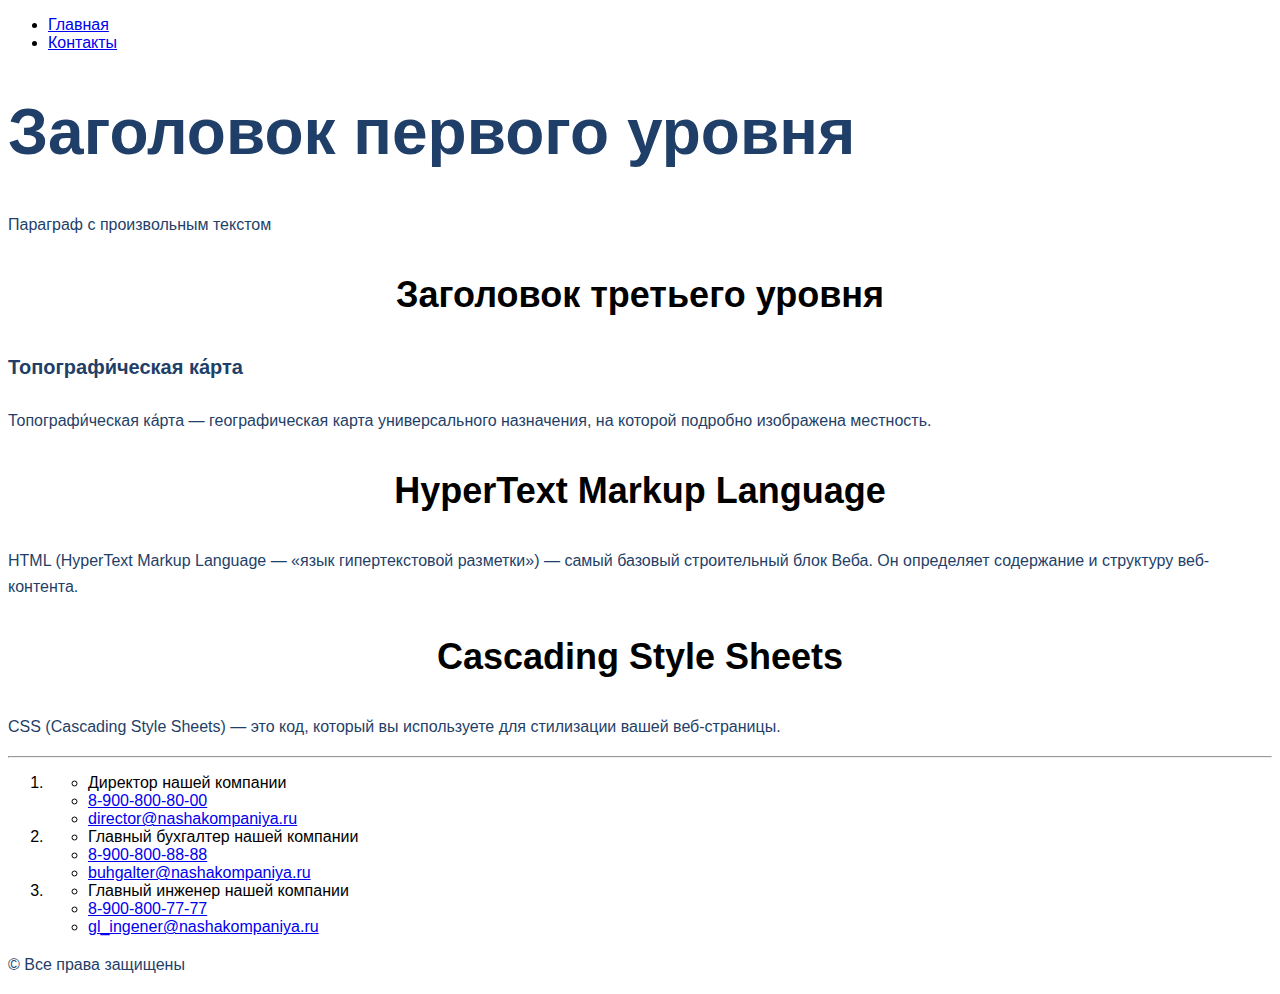
==== index.html @ 227807b4 "lesson 1-4" ====
<!DOCTYPE html>
<html lang="en">

<head>
    <meta charset="UTF-8">
    <meta name="viewport" content="width=device-width, initial-scale=1.0">
    <meta http-equiv="X-UA-Compatible" content="ie=edge">
    <link rel="stylesheet" href="css/style.css">
    <title>Главная</title>
</head>

<body>
    <div class="top">
        <div class="container">
            <ul class="header">
                <li><a href="index.html">Главная</a></li>
                <li><a href="contacts.html">Контакты</a></li>
            </ul>
            <div class="top_info">
                <h1 class="heading-1">Заголовок первого уровня</h1>
                <p class="paragraph">Параграф с произвольным текстом</p>
            </div>
        </div>
    </div>

    <div class="what-we-do">
        <h3 class="heading-3">Заголовок третьего уровня</h3>
        <div class="card">
            <h4 class="heading-4">Топографи́ческая ка́рта</h4>
            <p class="paragraph">Топографи́ческая ка́рта — географическая карта универсального назначения, на которой
                подробно
                изображена
                местность.</p>
        </div>
    </div>
    <div class="project">
        <h3 class="heading-3">HyperText Markup Language</h3>
        <p class="paragraph">HTML (HyperText Markup Language — «язык гипертекстовой разметки») — самый базовый
            строительный
            блок Веба.
            Он
            определяет содержание и структуру веб-контента.</p>
    </div>
    <div class="footer">
        <div class="footer__top">
            <h3 class="heading-3">Cascading Style Sheets</h3>
            <p class="paragraph">CSS (Cascading Style Sheets) — это код, который вы используете для стилизации вашей
                веб-страницы.</p>
            <hr>
        </div>
        <div class="footer__bottom">
            <ol class="footer__info">
                <li>
                    <ul>
                        <li>Директор нашей компании</li>
                        <li><a href="tel:+79008008000">8-900-800-80-00</a></li>
                        <li><a href="mailto:director@nashakompaniya.ru">director@nashakompaniya.ru</a></li>
                    </ul>
                </li>
                <li>
                    <ul>
                        <li>Главный бухгалтер нашей компании</li>
                        <li><a href="tel:+79008008888">8-900-800-88-88</a></li>
                        <li><a href="mailto:buhgalter@nashakompaniya.ru">buhgalter@nashakompaniya.ru</a></li>
                    </ul>
                </li>
                <li>
                    <ul>
                        <li>Главный инженер нашей компании</li>
                        <li><a href="tel:+79008007777">8-900-800-77-77</a></li>
                        <li><a href="mailto:gl_ingener@nashakompaniya.ru">gl_ingener@nashakompaniya.ru</a></li>
                    </ul>
                </li>
            </ol>
            <div class="footer__copy">
                <p class="paragraph">&copy; Все права защищены</p>
            </div>
        </div>
    </div>
</body>

</html>
---- css/style.css ----
body {
    font-family: sans-serif;
}

.paragraph {
    font-size: 16px;
    line-height: 26px;
    color: #1F3F68;
}

.heading-1 {
    font-size: 64px;
    color: #1F3F68;
}

.heading-2, .heading-3, .button {
    text-align: center;
}

.heading-2 {
    font-weight: 500;
    font-size: 44px;
}

.heading-3 {
    font-size: 36px;
}

.heading-4 {
    font-size: 20px;
    line-height: 30px;
    color: #1F3F68;
}

.input-text {
    border: 1px solid #356EAD;
    box-sizing: border-box;
    border-radius: 10px;
    opacity: 0.4;
}

.button {
    background: #5A98D0;
    box-shadow: 5px 20px 50px rgba(16, 112, 177, 0.2);
    border-radius: 10px;
    font-weight: 500;
    font-size: 16px;
    line-height: 26px;
    color: #FFFFFF;
    text-transform: uppercase;
}
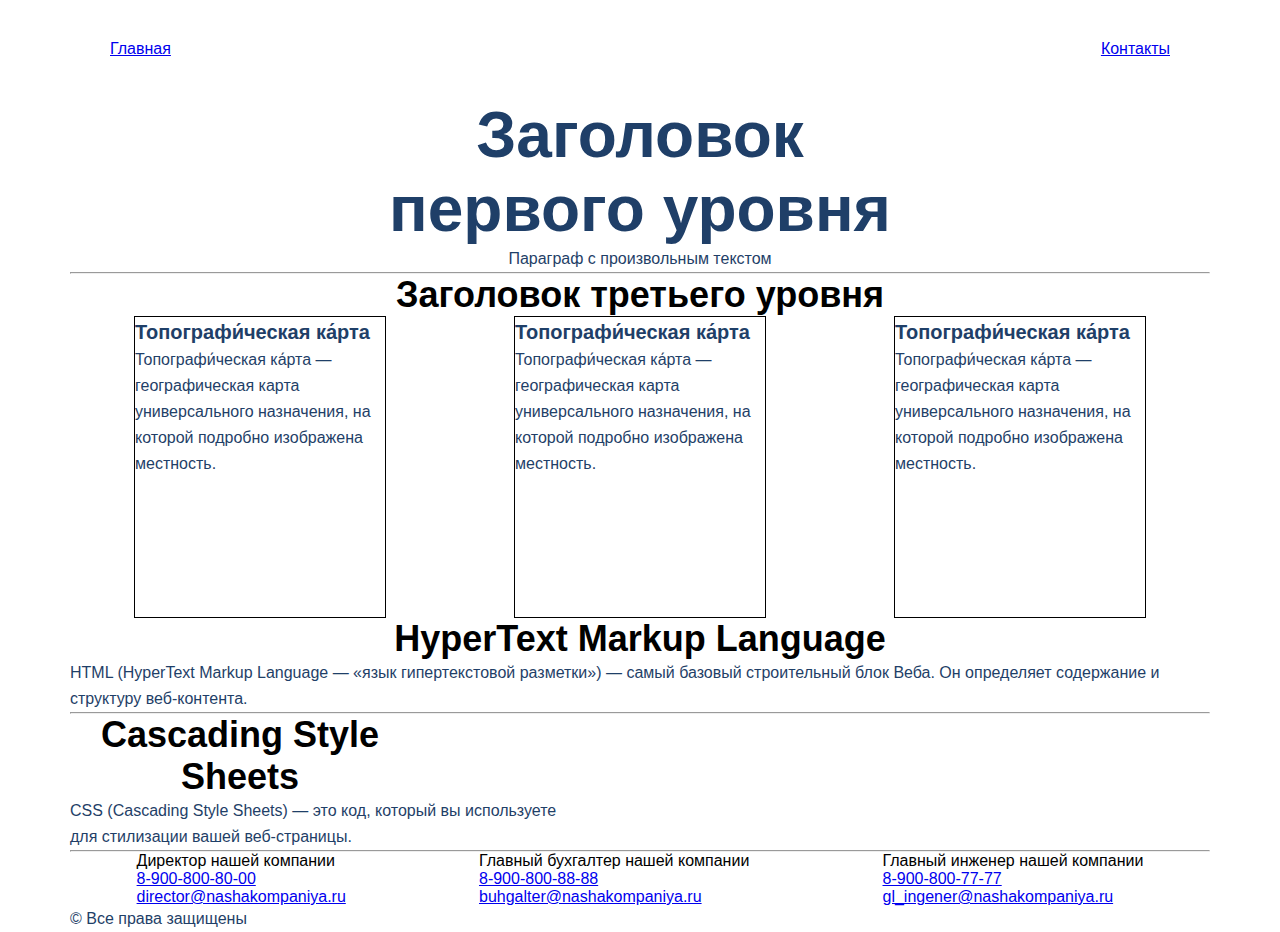
==== commit 060f953a: "Основы позиционирования, работа с Flexbox" ====
--- a/index.html
+++ b/index.html
@@ -20,62 +20,72 @@
                 <h1 class="heading-1">Заголовок первого уровня</h1>
                 <p class="paragraph">Параграф с произвольным текстом</p>
             </div>
+            <hr>
         </div>
+
     </div>
 
-    <div class="what-we-do">
+    <div class="what-we-do container">
         <h3 class="heading-3">Заголовок третьего уровня</h3>
-        <div class="card">
-            <h4 class="heading-4">Топографи́ческая ка́рта</h4>
-            <p class="paragraph">Топографи́ческая ка́рта — географическая карта универсального назначения, на которой
-                подробно
-                изображена
-                местность.</p>
-        </div>
-    </div>
-    <div class="project">
-        <h3 class="heading-3">HyperText Markup Language</h3>
-        <p class="paragraph">HTML (HyperText Markup Language — «язык гипертекстовой разметки») — самый базовый
-            строительный
-            блок Веба.
-            Он
-            определяет содержание и структуру веб-контента.</p>
-    </div>
-    <div class="footer">
-        <div class="footer__top">
-            <h3 class="heading-3">Cascading Style Sheets</h3>
-            <p class="paragraph">CSS (Cascading Style Sheets) — это код, который вы используете для стилизации вашей
-                веб-страницы.</p>
-            <hr>
-        </div>
-        <div class="footer__bottom">
-            <ol class="footer__info">
-                <li>
-                    <ul>
-                        <li>Директор нашей компании</li>
-                        <li><a href="tel:+79008008000">8-900-800-80-00</a></li>
-                        <li><a href="mailto:director@nashakompaniya.ru">director@nashakompaniya.ru</a></li>
-                    </ul>
-                </li>
-                <li>
-                    <ul>
-                        <li>Главный бухгалтер нашей компании</li>
-                        <li><a href="tel:+79008008888">8-900-800-88-88</a></li>
-                        <li><a href="mailto:buhgalter@nashakompaniya.ru">buhgalter@nashakompaniya.ru</a></li>
-                    </ul>
-                </li>
-                <li>
-                    <ul>
-                        <li>Главный инженер нашей компании</li>
-                        <li><a href="tel:+79008007777">8-900-800-77-77</a></li>
-                        <li><a href="mailto:gl_ingener@nashakompaniya.ru">gl_ingener@nashakompaniya.ru</a></li>
-                    </ul>
-                </li>
-            </ol>
-            <div class="footer__copy">
-                <p class="paragraph">&copy; Все права защищены</p>
+        <div class="products-list">
+            <div class="card">
+                <h4 class="heading-4">Топографи́ческая ка́рта</h4>
+                <p class="paragraph">Топографи́ческая ка́рта — географическая карта универсального назначения, на которой подробно изображена местность.</p>
+            </div>
+            <div class="card">
+                <h4 class="heading-4">Топографи́ческая ка́рта</h4>
+                <p class="paragraph">Топографи́ческая ка́рта — географическая карта универсального назначения, на которой подробно изображена местность.</p>
+            </div>
+            <div class="card">
+                <h4 class="heading-4">Топографи́ческая ка́рта</h4>
+                <p class="paragraph">Топографи́ческая ка́рта — географическая карта универсального назначения, на которой подробно изображена местность.</p>
             </div>
         </div>
+        <div class="project">
+            <h3 class="heading-3">HyperText Markup Language</h3>
+            <p class="paragraph">HTML (HyperText Markup Language — «язык гипертекстовой разметки») — самый базовый строительный блок Веба. Он определяет содержание и структуру веб-контента.</p>
+        </div>
+        <hr>
+    </div>
+
+
+
+    <div class="footer">
+        <div class="container">
+            <div class="footer__top">
+                <h3 class="heading-3">Cascading Style Sheets</h3>
+                <p class="paragraph">CSS (Cascading Style Sheets) — это код, который вы используете для стилизации вашей веб-страницы.</p>
+            </div>
+            <hr>
+            <div class="footer__bottom">
+                <ol class="footer__info">
+                    <li>
+                        <ul>
+                            <li>Директор нашей компании</li>
+                            <li><a href="tel:+79008008000">8-900-800-80-00</a></li>
+                            <li><a href="mailto:director@nashakompaniya.ru">director@nashakompaniya.ru</a></li>
+                        </ul>
+                    </li>
+                    <li>
+                        <ul>
+                            <li>Главный бухгалтер нашей компании</li>
+                            <li><a href="tel:+79008008888">8-900-800-88-88</a></li>
+                            <li><a href="mailto:buhgalter@nashakompaniya.ru">buhgalter@nashakompaniya.ru</a></li>
+                        </ul>
+                    </li>
+                    <li>
+                        <ul>
+                            <li>Главный инженер нашей компании</li>
+                            <li><a href="tel:+79008007777">8-900-800-77-77</a></li>
+                            <li><a href="mailto:gl_ingener@nashakompaniya.ru">gl_ingener@nashakompaniya.ru</a></li>
+                        </ul>
+                    </li>
+                </ol>
+                <div class="footer__copy">
+                    <p class="paragraph">&copy; Все права защищены</p>
+                </div>
+            </div>            
+        </div>        
     </div>
 </body>
 
--- a/css/style.css
+++ b/css/style.css
@@ -1,5 +1,30 @@
+* {
+    margin: 0;
+    padding: 0;
+}
+
 body {
     font-family: sans-serif;
+}
+
+.container {
+    width: 1140px;
+    margin: 0 auto;
+}
+
+.header {
+    list-style-type: none;
+    display: flex;
+    justify-content: space-between;
+    align-items: center;
+    padding: 40px;
+}
+
+.top_info {
+    display: flex;
+    align-items: center;
+    flex-direction: column;
+    text-align: center;
 }
 
 .paragraph {
@@ -8,9 +33,26 @@
     color: #1F3F68;
 }
 
+.products-list {
+    display: flex;
+    justify-content: space-around;
+    flex-wrap: wrap; 
+}
+
+.card {
+    width: 250px;
+    height: 300px;
+    border: 1px solid #000;
+}
+
 .heading-1 {
     font-size: 64px;
     color: #1F3F68;
+    width: 510px;
+}
+
+.heading-1 ~ p {
+    width: 425px; 
 }
 
 .heading-2, .heading-3, .button {
@@ -30,6 +72,7 @@
     font-size: 20px;
     line-height: 30px;
     color: #1F3F68;
+    width: 359px;
 }
 
 .input-text {
@@ -49,3 +92,30 @@
     color: #FFFFFF;
     text-transform: uppercase;
 }
+
+.contacts {
+    display: flex;
+    justify-content: space-around;
+
+}
+
+.map {
+    flex-grow: 1
+}
+.footer__top {
+    width: 495px;
+}
+
+.footer__top .heading-3 {
+    width: 340px;
+}
+
+.footer__info {
+    display: flex;
+    justify-content: space-around;
+    list-style-type: none;
+}
+
+.footer__info li {
+    list-style-type: none;   
+}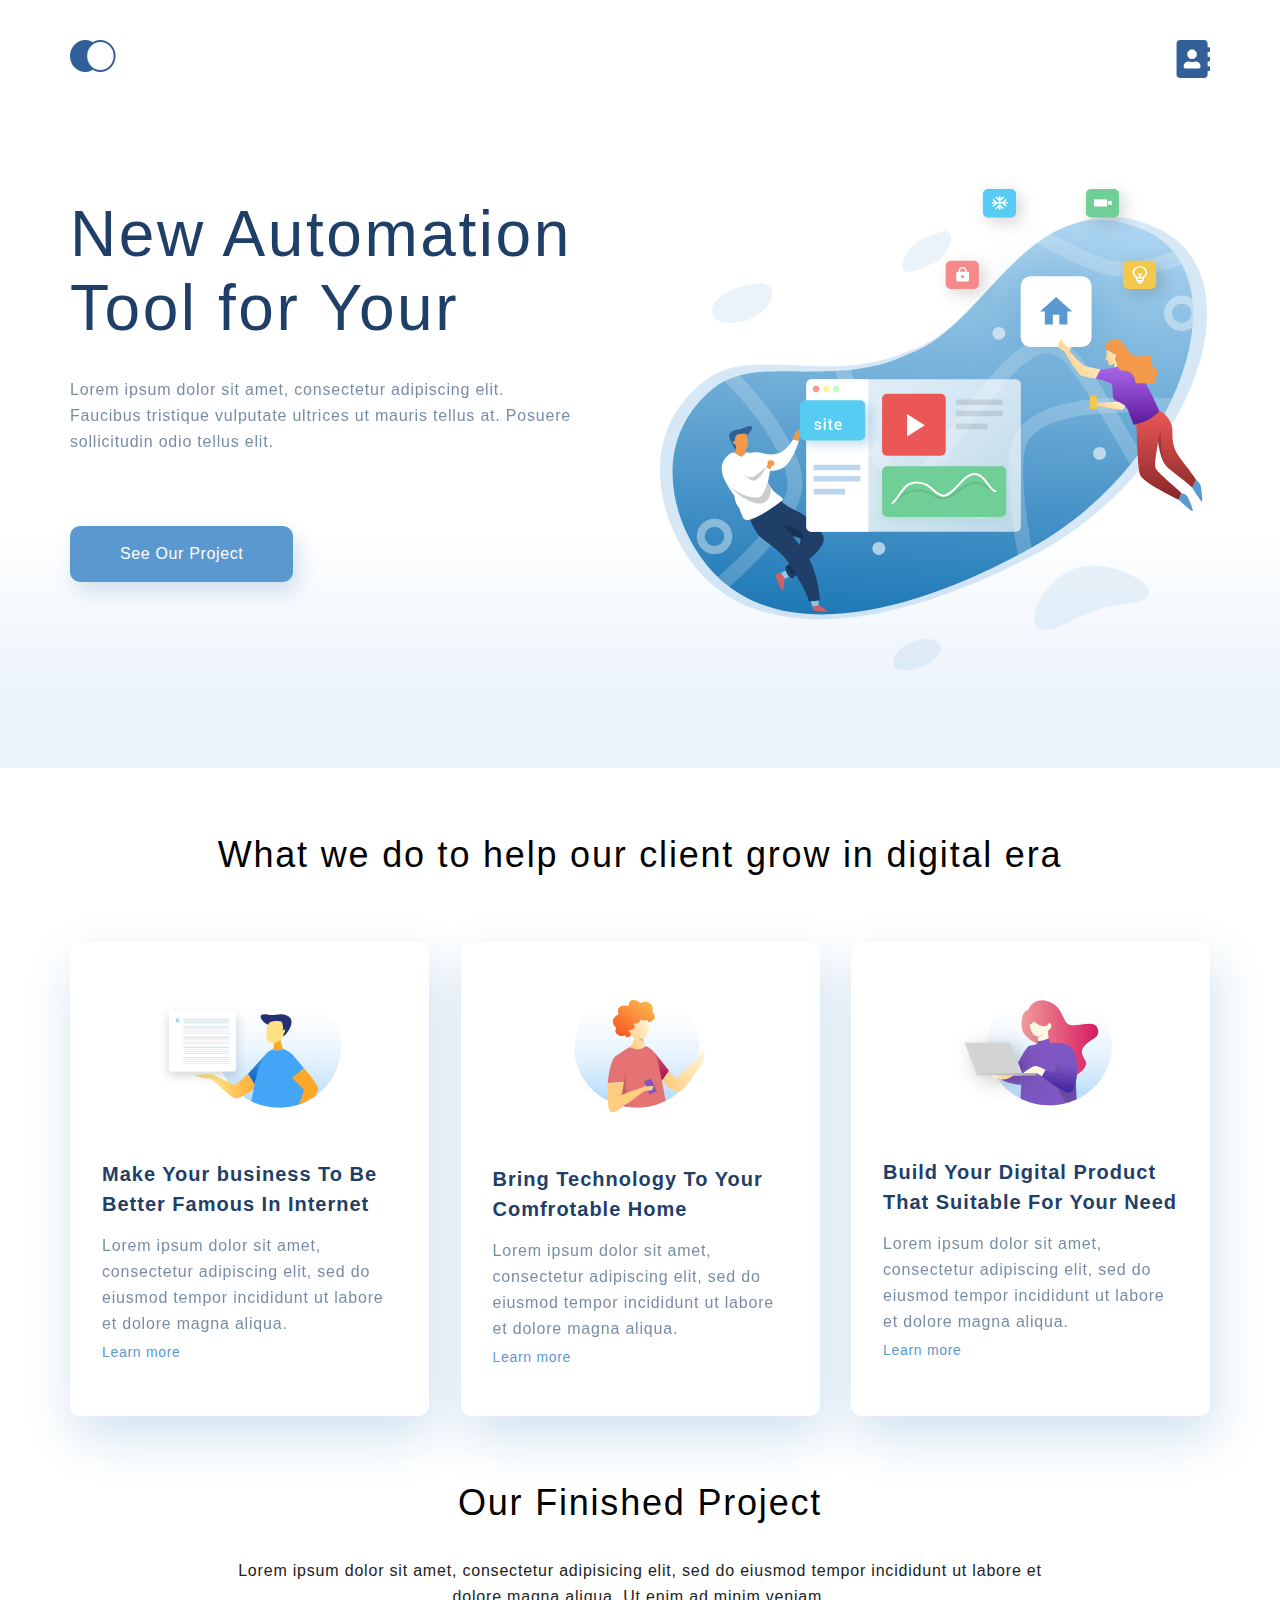
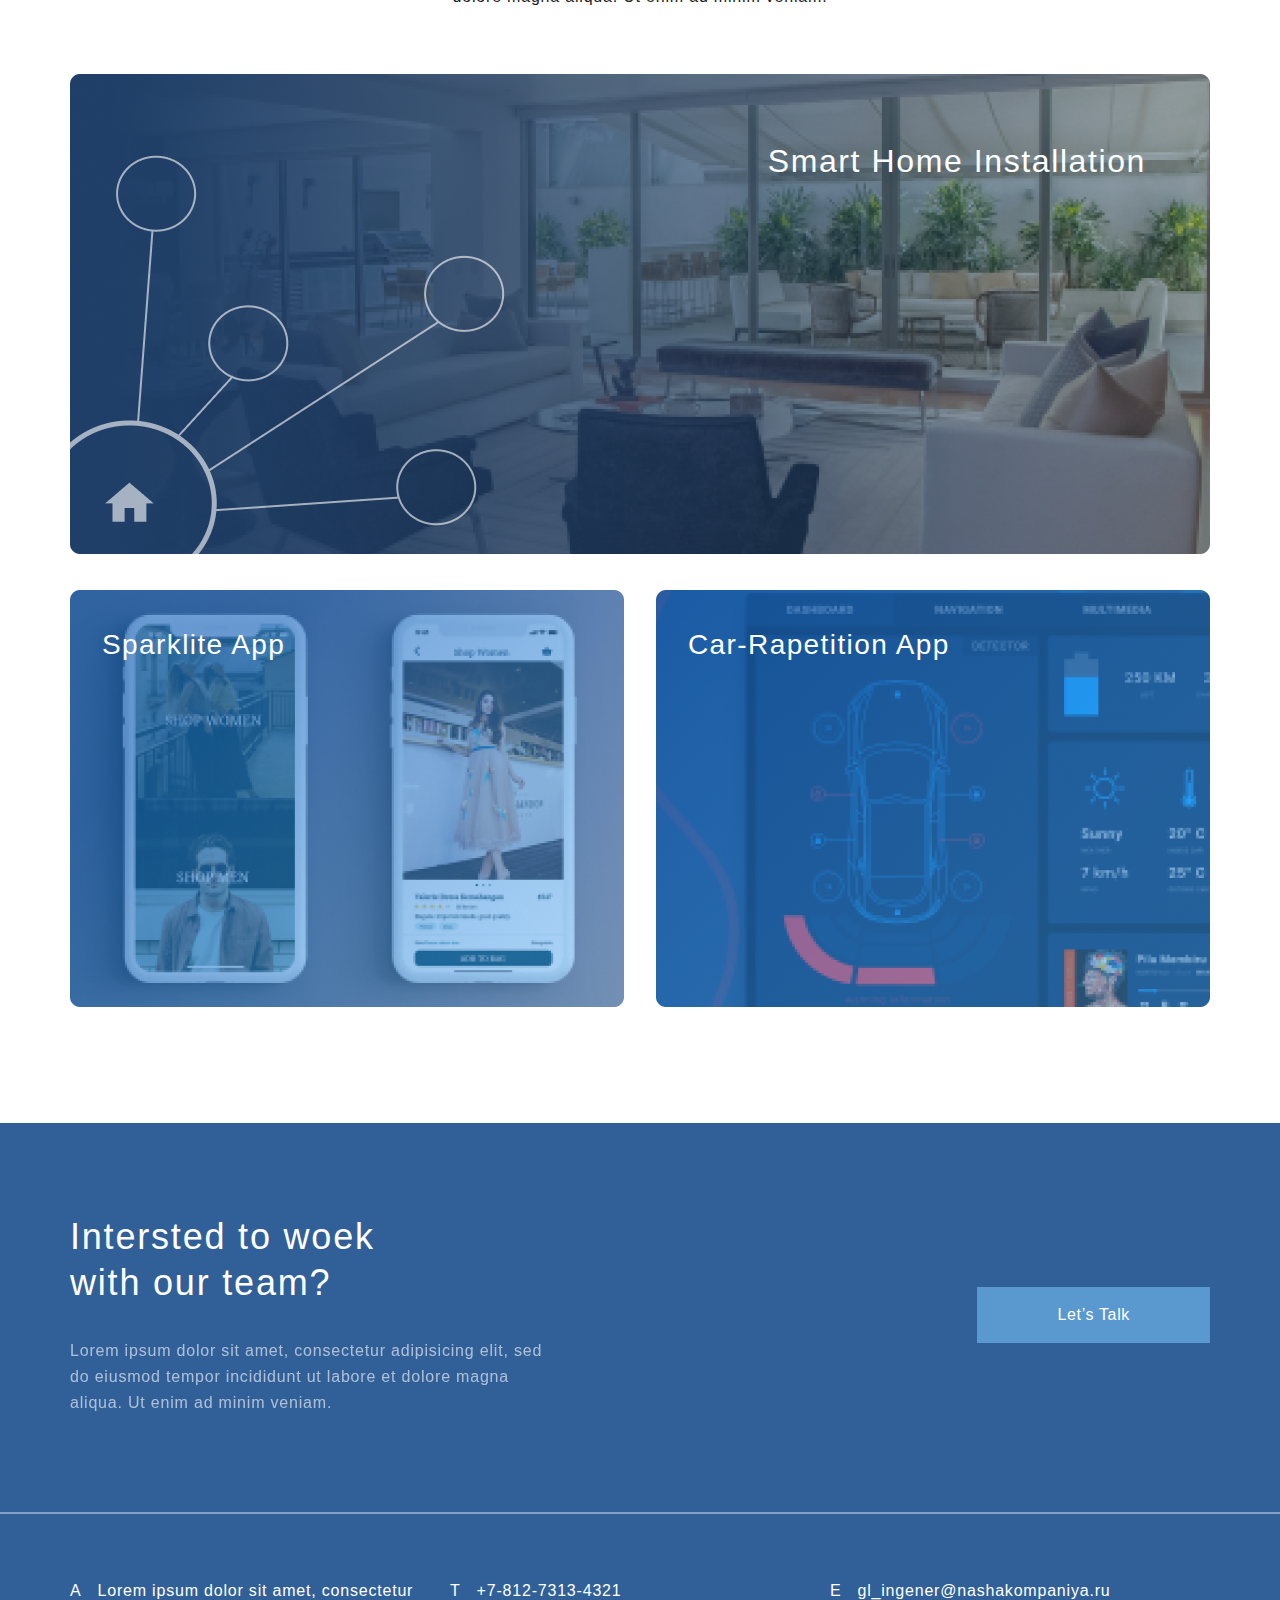
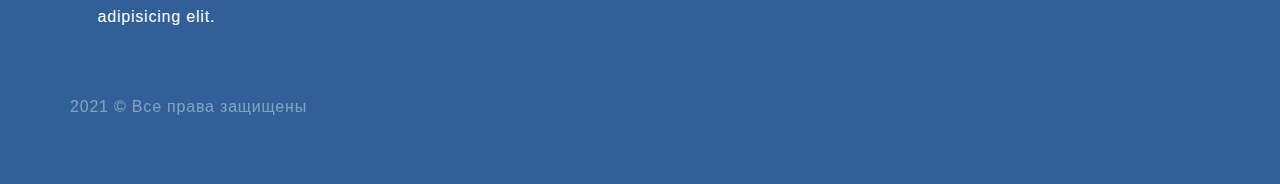
==== commit b3ae754a: "right work lesson 6" ====
--- a/index.html
+++ b/index.html
@@ -11,82 +11,89 @@
 
 <body>
     <div class="top">
-        <div class="container">
+        <div class="container top__box">
             <ul class="header">
-                <li><a href="index.html">Главная</a></li>
-                <li><a href="contacts.html">Контакты</a></li>
+                <li><a href="index.html"><img src="img/logo.svg" alt="logo"></a></li>
+                <li><a href="contacts.html"><img src="img/contacts.svg" alt="contacts"></a></li>
             </ul>
-            <div class="top_info">
-                <h1 class="heading-1">Заголовок первого уровня</h1>
-                <p class="paragraph">Параграф с произвольным текстом</p>
+            <div class="top__info">
+                <h1 class="top__heading">New Automation Tool for Your</h1>
+                <p class="text top__text">Lorem ipsum dolor sit amet, consectetur adipiscing elit. Faucibus tristique vulputate ultrices ut mauris tellus at. Posuere sollicitudin odio tellus elit.</p>
+                <a href="#" class="top__button">See Our Project</a>
             </div>
-            <hr>
         </div>
-
     </div>
 
     <div class="what-we-do container">
-        <h3 class="heading-3">Заголовок третьего уровня</h3>
-        <div class="products-list">
+        <h3 class="heading">What we do to help our client grow in digital era</h3>
+        <div class="card-box">
             <div class="card">
-                <h4 class="heading-4">Топографи́ческая ка́рта</h4>
-                <p class="paragraph">Топографи́ческая ка́рта — географическая карта универсального назначения, на которой подробно изображена местность.</p>
+                <img src="img/card-1.svg" alt="card-1" class="card__img">
+                <h4 class="heading-mini">Make Your business To Be Better Famous In Internet</h4>
+                <p class="text">Lorem ipsum dolor sit amet, consectetur adipiscing elit, sed do eiusmod tempor incididunt ut labore et dolore magna aliqua.</p>
+                <a href="card__link_1.html" class="card__link">Learn more</a>
             </div>
             <div class="card">
-                <h4 class="heading-4">Топографи́ческая ка́рта</h4>
-                <p class="paragraph">Топографи́ческая ка́рта — географическая карта универсального назначения, на которой подробно изображена местность.</p>
+                <img src="img/card-2.svg" alt="card-2" class="card__img">
+                <h4 class="heading-mini">Bring Technology To Your Comfrotable Home</h4>
+                <p class="text">Lorem ipsum dolor sit amet, consectetur adipiscing elit, sed do eiusmod tempor incididunt ut labore et dolore magna aliqua.</p>
+                <a href="card__link_2.html" class="card__link">Learn more</a>
             </div>
             <div class="card">
-                <h4 class="heading-4">Топографи́ческая ка́рта</h4>
-                <p class="paragraph">Топографи́ческая ка́рта — географическая карта универсального назначения, на которой подробно изображена местность.</p>
+                <img src="img/card-3.svg" alt="card-3" class="card__img">
+                <h4 class="heading-mini">Build Your Digital Product That Suitable For Your Need</h4>
+                <p class="text">Lorem ipsum dolor sit amet, consectetur adipiscing elit, sed do eiusmod tempor incididunt ut labore et dolore magna aliqua. </p>
+                <a href="card__link_3.html" class="card__link">Learn more</a>
             </div>
         </div>
-        <div class="project">
-            <h3 class="heading-3">HyperText Markup Language</h3>
-            <p class="paragraph">HTML (HyperText Markup Language — «язык гипертекстовой разметки») — самый базовый строительный блок Веба. Он определяет содержание и структуру веб-контента.</p>
-        </div>
-        <hr>
     </div>
 
+    <div class="project container">
+        <h3 class="heading">Our Finished Project</h3>
+        <p class="text text_project">Lorem ipsum dolor sit amet, consectetur adipisicing elit, sed do eiusmod tempor incididunt ut labore et dolore magna aliqua. Ut enim ad minim veniam.</p>
+        <div class="project__item">
+            <img class="project__img" src="img/project-1.png">
+            <p class="project__text project__text__right">Smart Home Installation</p>
+        </div>
+        <div class="project__parent">
+            <div class="project__item project__child__first">
+                <img class="project__img" src="img/project-2.png">
+                <p class="project__text project__text__left">Sparklite App</p>
+            </div>
+            <div class="project__item">
+                <img class="project__img" src="img/project-3.png">
+                <p class="project__text project__text__left">Car-Rapetition App</p>
+            </div>
+        </div>
+    </div>
 
 
     <div class="footer">
         <div class="container">
             <div class="footer__top">
-                <h3 class="heading-3">Cascading Style Sheets</h3>
-                <p class="paragraph">CSS (Cascading Style Sheets) — это код, который вы используете для стилизации вашей веб-страницы.</p>
+                <div class="footer__text">
+                    <h3 class="heading footer__heading">Intersted to woek with our team?</h3>
+                    <p class="text text__footer">Lorem ipsum dolor sit amet, consectetur adipisicing elit, sed do eiusmod tempor incididunt ut labore et dolore magna aliqua. Ut enim ad minim veniam.</p>
+                </div>
+                <a href="#" class="footer__button">Let’s Talk</a>
             </div>
-            <hr>
+        </div>
+
+        <hr class="footer__hr">
+
+        <div class="container">
             <div class="footer__bottom">
-                <ol class="footer__info">
-                    <li>
-                        <ul>
-                            <li>Директор нашей компании</li>
-                            <li><a href="tel:+79008008000">8-900-800-80-00</a></li>
-                            <li><a href="mailto:director@nashakompaniya.ru">director@nashakompaniya.ru</a></li>
-                        </ul>
-                    </li>
-                    <li>
-                        <ul>
-                            <li>Главный бухгалтер нашей компании</li>
-                            <li><a href="tel:+79008008888">8-900-800-88-88</a></li>
-                            <li><a href="mailto:buhgalter@nashakompaniya.ru">buhgalter@nashakompaniya.ru</a></li>
-                        </ul>
-                    </li>
-                    <li>
-                        <ul>
-                            <li>Главный инженер нашей компании</li>
-                            <li><a href="tel:+79008007777">8-900-800-77-77</a></li>
-                            <li><a href="mailto:gl_ingener@nashakompaniya.ru">gl_ingener@nashakompaniya.ru</a></li>
-                        </ul>
-                    </li>
-                </ol>
+                <ul class="footer__info">
+                    <li class="footer__list">Lorem ipsum dolor sit amet, consectetur adipisicing elit.</li>
+                    <li class="footer__list"><a href="tel:+781273134321" class="footer__info__items_text">+7-812-7313-4321</a></li>
+                    <li class="footer__list"><a href="mailto:gl_ingener@nashakompaniya.ru" class="footer__info__items_text">gl_ingener@nashakompaniya.ru</a></li>
+                </ul>
                 <div class="footer__copy">
-                    <p class="paragraph">&copy; Все права защищены</p>
+                    <p class="text footer__copy__text">2021 &copy; Все права защищены</p>
                 </div>
-            </div>            
-        </div>        
-    </div>
+            </div>
+        </div>
+    </div>        
 </body>
 
 </html>--- a/css/style.css
+++ b/css/style.css
@@ -12,67 +12,167 @@
     margin: 0 auto;
 }
 
+.text {
+    font-size: 16px;
+    line-height: 26px;
+    color: #1F3F68;
+    letter-spacing: 0.05em;
+    opacity: 0.6;
+}
+
+.heading {
+    font-weight: 300;
+    font-size: 36px;
+    line-height: 46px;
+    text-align: center;
+    letter-spacing: 0.05em;
+}
+
+.top {
+    height: 768px;
+    background: linear-gradient(0deg, #EBF3FB 8.84%, rgba(152, 195, 232, 0) 31.12%);
+}
+
+.top__box {
+    display: flex;
+    flex-direction: column;
+    height: 100%;
+}
+
 .header {
+    display: flex;
+    justify-content: space-between;
+    padding-top: 40px;
     list-style-type: none;
-    display: flex;
-    justify-content: space-between;
-    align-items: center;
-    padding: 40px;
-}
-
-.top_info {
-    display: flex;
-    align-items: center;
+}
+
+.top__info {
+    padding-top: 115px;
+    flex-grow: 1;
+    background-image: url(../img/top_back.svg);
+    background-repeat: no-repeat;
+    background-position: right center;
+
+}
+
+.text_project {
+    width: 75%;
+    margin: 32px auto 64px;
+    text-align: center;
+    color: #222222;
+    opacity: 1;
+}
+
+.top__text {
+    width: 510px;
+}
+
+.card-box {
+    display: flex;
+    justify-content: space-between;
+    margin-top: 64px;
+    padding-bottom: 64px;
+}
+
+.card {
+    width: 359px;
+    padding: 44px 32px;
+    box-sizing: border-box;
+    background: #FFFFFF;
+    box-shadow: 5px 20px 50px rgba(16, 112, 177, 0.2);
+    border-radius: 10px;
+    display: flex;
     flex-direction: column;
-    text-align: center;
-}
-
-.paragraph {
-    font-size: 16px;
-    line-height: 26px;
-    color: #1F3F68;
-}
-
-.products-list {
-    display: flex;
-    justify-content: space-around;
-    flex-wrap: wrap; 
-}
-
-.card {
-    width: 250px;
-    height: 300px;
-    border: 1px solid #000;
-}
-
-.heading-1 {
+}
+
+.card__img{
+    align-self: center;
+    margin-bottom: 51px;
+}
+
+.top__heading {
     font-size: 64px;
     color: #1F3F68;
     width: 510px;
-}
-
-.heading-1 ~ p {
-    width: 425px; 
-}
-
-.heading-2, .heading-3, .button {
+    font-weight: 300;
+    letter-spacing: 0.04em;
+    line-height: 74px;
+    margin-bottom: 32px;
+}
+
+.top__button {
+    font-size: 16px;
+    line-height: 26px;
     text-align: center;
-}
-
-.heading-2 {
-    font-weight: 500;
-    font-size: 44px;
-}
-
-.heading-3 {
-    font-size: 36px;
-}
-
-.heading-4 {
+    letter-spacing: 0.04em;
+    color: #FFFFFF;
+    background: #5A98D0;
+    box-shadow: 5px 10px 20px rgba(53, 110, 173, 0.2);
+    border-radius: 10px;
+    padding: 15px 50px;
+    text-decoration: none;
+    display: inline-block;
+    margin-top: 71px;
+}
+
+.what-we-do {
+    padding-top: 64px;
+}
+
+.project__item {
+    position: relative;
+    flex-grow: 1;
+}
+
+.project__img {
+    width: 100%;
+}
+
+.project__text {
+    line-height: 46px;
+    letter-spacing: 0.05em;
+    position: absolute;
+    color: #FFFFFF;
+    top: 64px;
+    right: 64px;
+}
+
+.project__text__right {
+    font-size: 32px;
+    top: 64px;
+    right: 64px;
+}
+
+.project__text__left {
+    font-size: 28px;
+    top: 32px;
+    left: 32px;
+}
+
+.project__parent {
+    display: flex;
+    justify-content: space-between;
+    margin-top: 32px;
+}
+
+.project__child__first{
+    margin-right: 32px;
+}
+
+.heading-mini {
     font-size: 20px;
     line-height: 30px;
     color: #1F3F68;
-    width: 359px;
+    letter-spacing: 0.05em;
+    margin-bottom: 14px;
+}
+
+.card__link{
+    font-size: 14px;
+    line-height: 30px;
+    letter-spacing: 0.05em;
+    color: #5A98D0;
+    text-decoration: none;
 }
 
 .input-text {
@@ -96,26 +196,107 @@
 .contacts {
     display: flex;
     justify-content: space-around;
-
 }
 
 .map {
     flex-grow: 1
 }
+
+/* FOOTER */
+.footer {
+    background: #316099;
+    padding-top: 91px;
+    padding-bottom: 64px;
+    margin-top: 112px;
+}
+
 .footer__top {
+    padding-bottom: 96px;
+    display: flex;
+    justify-content: space-between;
+    align-items: center;
+}
+
+.footer__heading {
+    width: 340px;
+    text-align: left;
+    color: #FFFFFF;
+    margin-bottom: 32px;
+}
+
+.footer__text {
     width: 495px;
 }
 
-.footer__top .heading-3 {
-    width: 340px;
+.text__footer {
+    color: #FFFFFF;
+}
+
+.footer__button {
+    font-size: 16px;
+    line-height: 26px;
+    text-align: center;
+    letter-spacing: 0.04em;
+    color: #FFFFFF;
+    padding: 15px 80px;
+    background: #5A98D0;
+    text-decoration: none;
+}
+
+.footer__hr {
+    opacity: 0.4;
+    border: 1px solid #FFFFFF;
 }
 
 .footer__info {
     display: flex;
-    justify-content: space-around;
+    justify-content: space-between;
+    margin-top: 64px;
+}
+
+.footer__list {
+    font-size: 16px;
+    line-height: 26px;
+    letter-spacing: 0.05em;
+    color: #FFFFFF;
+    flex-grow: 1;
+    flex-basis: 33.3333%;
     list-style-type: none;
-}
-
-.footer__info li {
-    list-style-type: none;   
+    display: flex;
+    margin-right: 32px;
+}
+
+.footer__list:first-child::before {
+    content: 'A';
+    display: block;
+    margin-right: 16px;
+}
+
+.footer__list:nth-child(2)::before {
+    content: 'T';
+    display: block;
+    margin-right: 16px;
+}
+
+.footer__list:last-child::before {
+    content: 'E';
+    display: block;
+    margin-right: 16px;
+}
+
+.footer__info__items_text {
+    color: #FFFFFF;
+    text-decoration: none;
+}
+
+.footer__copy {
+    margin-top: 64px;
+}
+
+.footer__copy__text {
+    font-size: 16px;
+    line-height: 26px;
+    letter-spacing: 0.05em;
+    color: #FFFFFF;
+    opacity: 0.4;
 }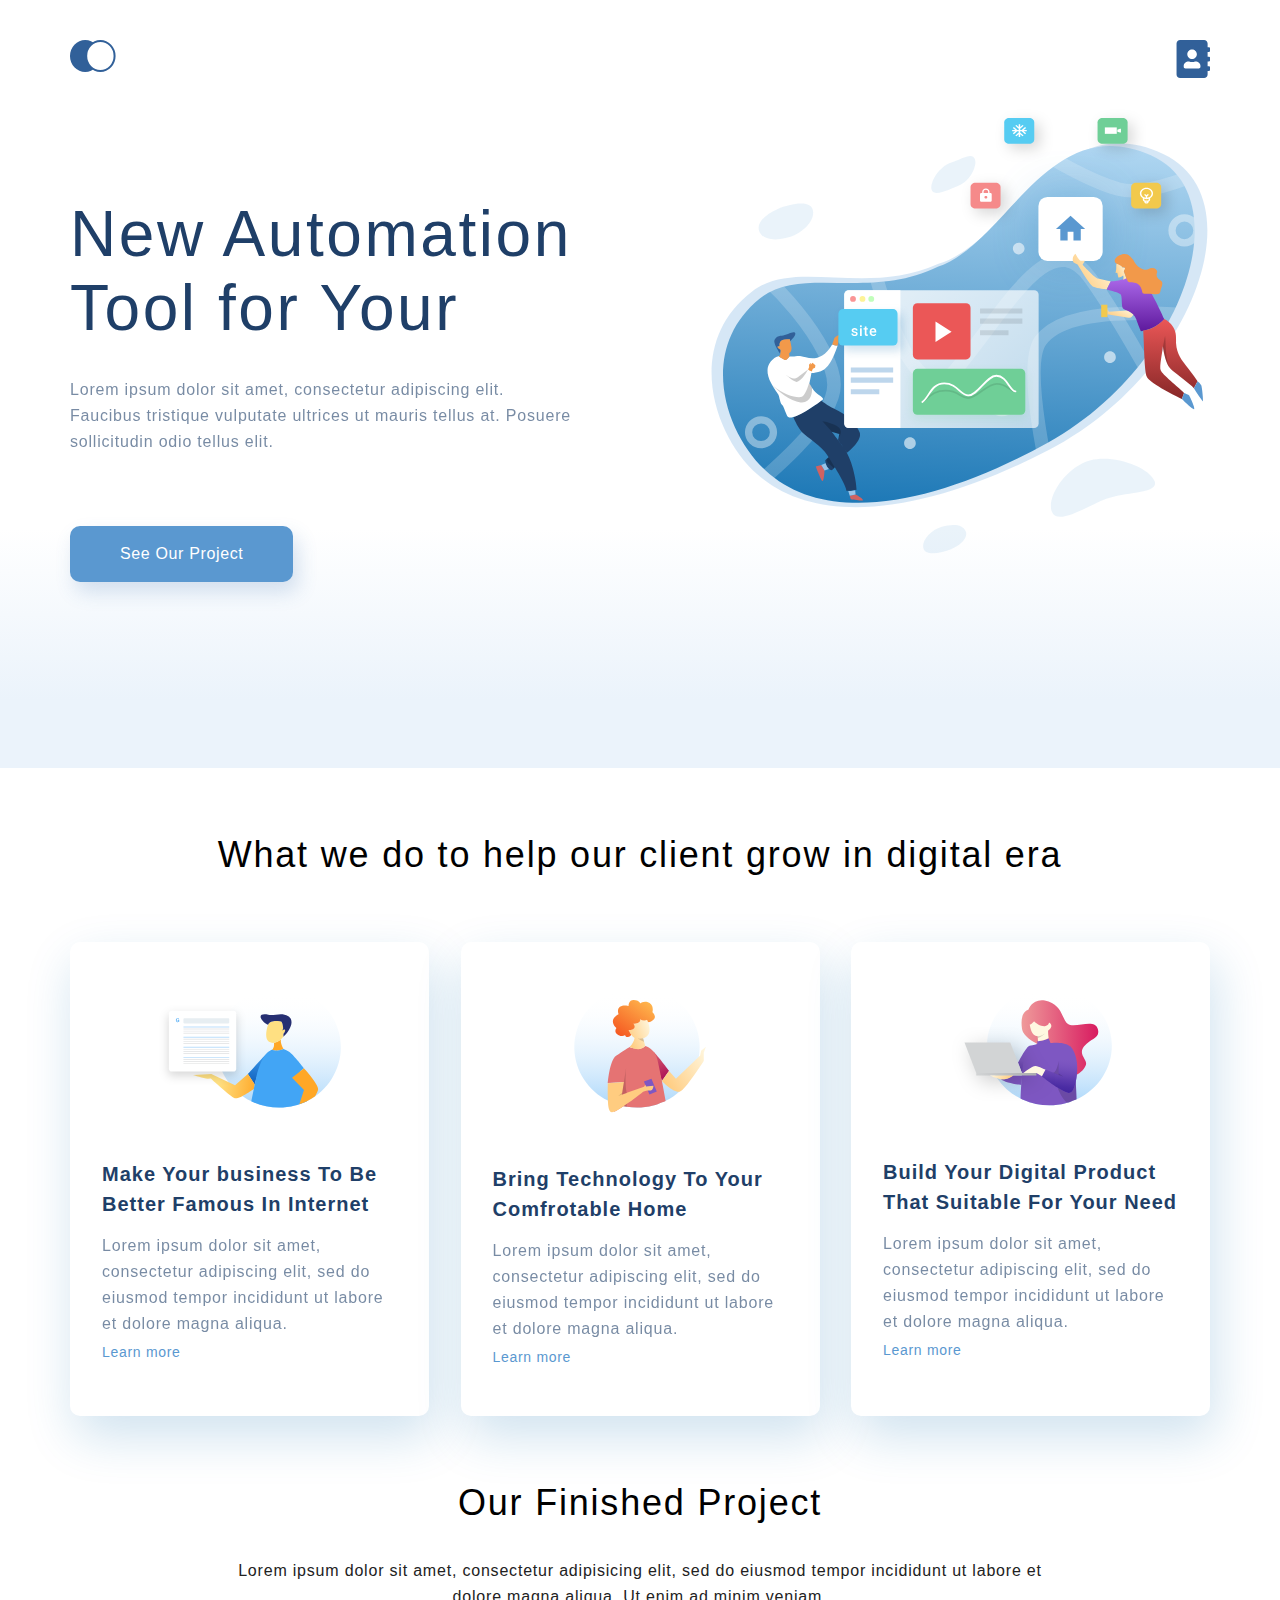
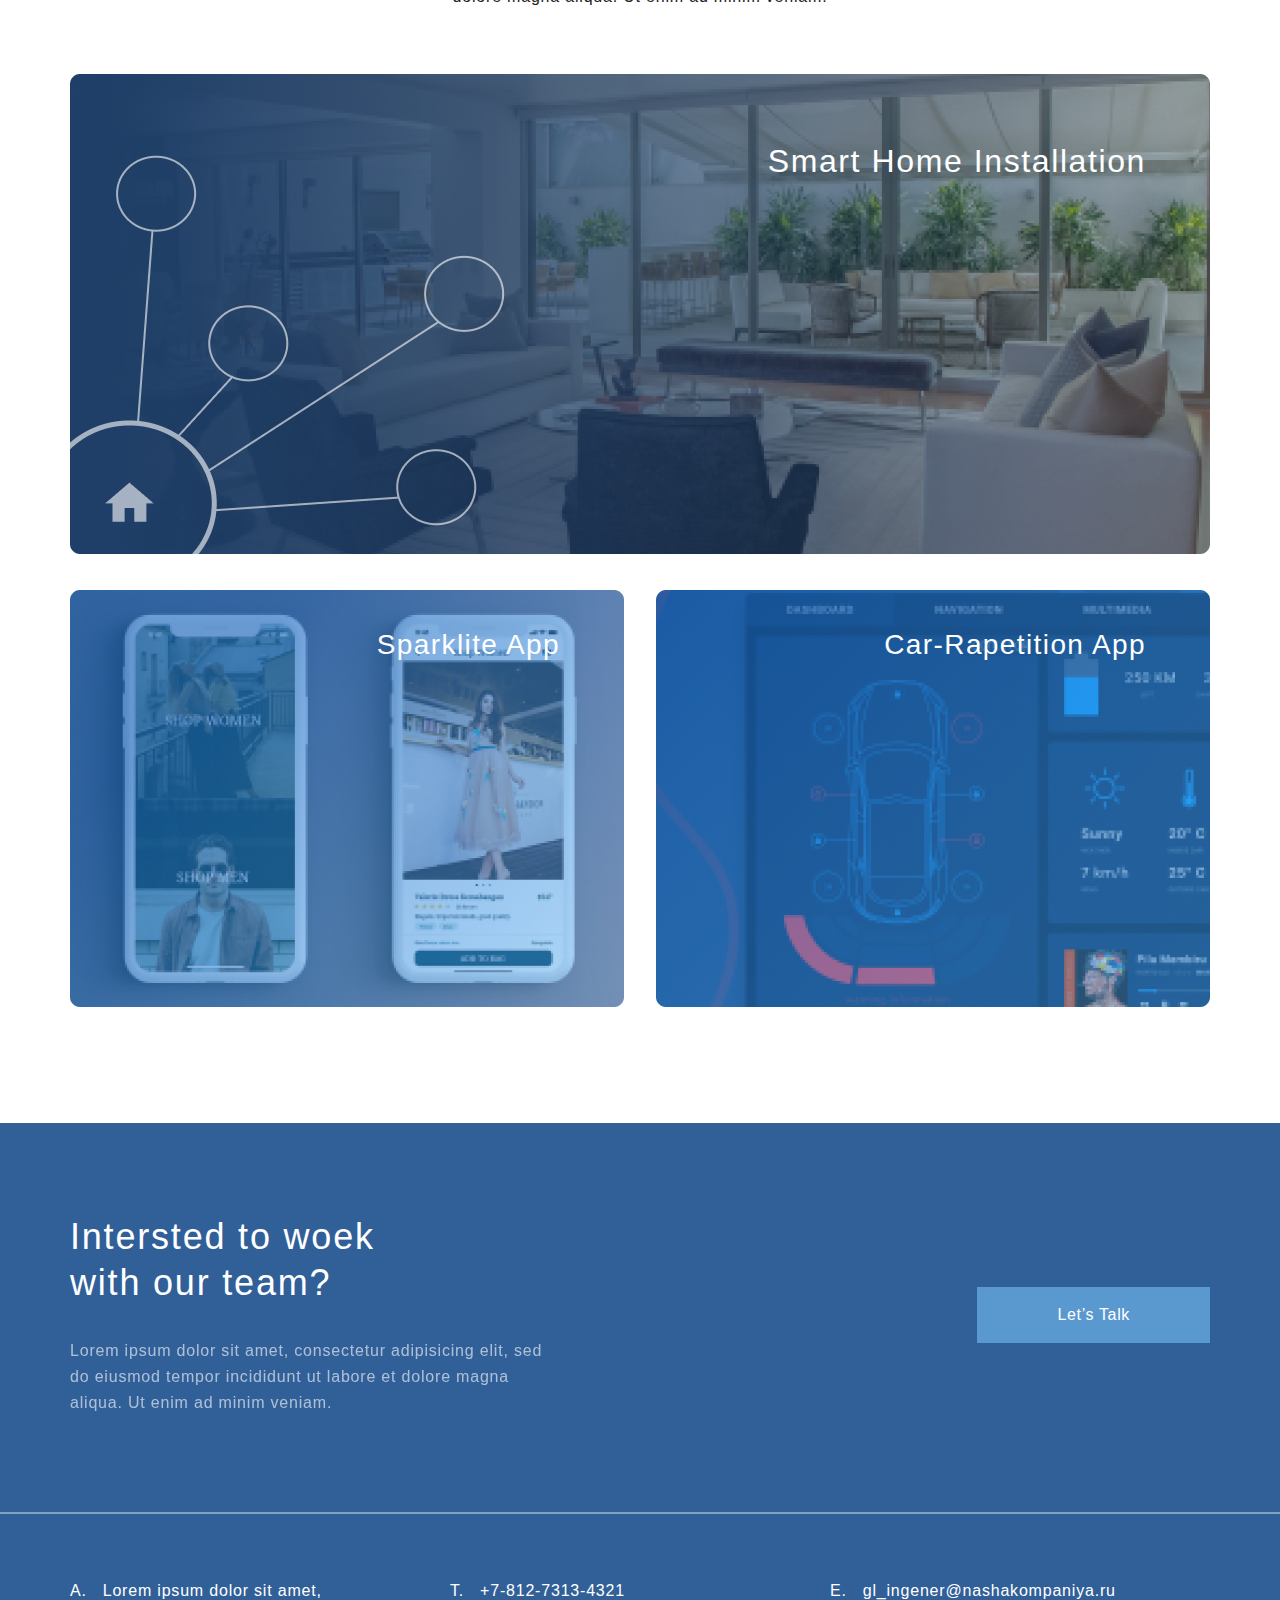
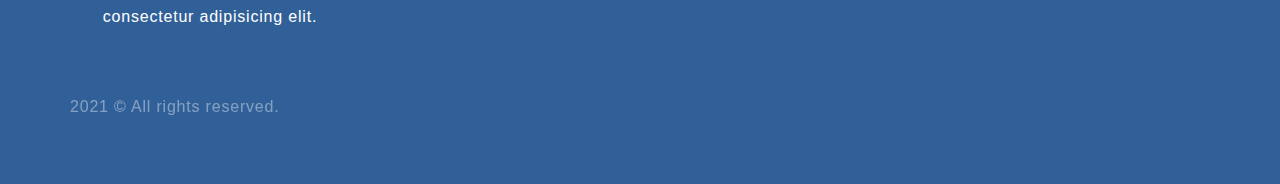
==== commit 59adef6b: "right work lesson 7" ====
--- a/index.html
+++ b/index.html
@@ -10,90 +10,93 @@
 </head>
 
 <body>
-    <div class="top">
-        <div class="container top__box">
-            <ul class="header">
-                <li><a href="index.html"><img src="img/logo.svg" alt="logo"></a></li>
-                <li><a href="contacts.html"><img src="img/contacts.svg" alt="contacts"></a></li>
-            </ul>
-            <div class="top__info">
-                <h1 class="top__heading">New Automation Tool for Your</h1>
-                <p class="text top__text">Lorem ipsum dolor sit amet, consectetur adipiscing elit. Faucibus tristique vulputate ultrices ut mauris tellus at. Posuere sollicitudin odio tellus elit.</p>
-                <a href="#" class="top__button">See Our Project</a>
+    <div class="wrapper">
+        <div class="top_path">
+            <div class="top">
+                <div class="container top__box">
+                    <ul class="header">
+                        <li><a href="index.html"><img src="img/logo.svg" alt="logo"></a></li>
+                        <li><a href="contacts.html"><img src="img/contacts.svg" alt="contacts"></a></li>
+                    </ul>
+                    <div class="top__info">
+                        <h1 class="top__heading">New Automation Tool for Your</h1>
+                        <p class="text top__text">Lorem ipsum dolor sit amet, consectetur adipiscing elit. Faucibus tristique vulputate ultrices ut mauris tellus at. Posuere sollicitudin odio tellus elit.</p>
+                        <a href="#" class="top__button">See Our Project</a>
+                    </div>
+                </div>
             </div>
-        </div>
-    </div>
 
-    <div class="what-we-do container">
-        <h3 class="heading">What we do to help our client grow in digital era</h3>
-        <div class="card-box">
-            <div class="card">
-                <img src="img/card-1.svg" alt="card-1" class="card__img">
-                <h4 class="heading-mini">Make Your business To Be Better Famous In Internet</h4>
-                <p class="text">Lorem ipsum dolor sit amet, consectetur adipiscing elit, sed do eiusmod tempor incididunt ut labore et dolore magna aliqua.</p>
-                <a href="card__link_1.html" class="card__link">Learn more</a>
+            <div class="what-we-do container">
+                <h3 class="heading">What we do to help our client grow in digital era</h3>
+                <div class="card-box">
+                    <div class="card">
+                        <img src="img/card-1.svg" alt="card-1" class="card__img">
+                        <h4 class="heading-mini">Make Your business To Be Better Famous In Internet</h4>
+                        <p class="text">Lorem ipsum dolor sit amet, consectetur adipiscing elit, sed do eiusmod tempor incididunt ut labore et dolore magna aliqua.</p>
+                        <a href="#" class="card__link">Learn more</a>
+                    </div>
+                    <div class="card">
+                        <img src="img/card-2.svg" alt="card-2" class="card__img">
+                        <h4 class="heading-mini">Bring Technology To Your Comfrotable Home</h4>
+                        <p class="text">Lorem ipsum dolor sit amet, consectetur adipiscing elit, sed do eiusmod tempor incididunt ut labore et dolore magna aliqua.</p>
+                        <a href="#" class="card__link">Learn more</a>
+                    </div>  
+                    <div class="card">
+                        <img src="img/card-3.svg" alt="card-3" class="card__img">
+                        <h4 class="heading-mini">Build Your Digital Product That Suitable For Your Need</h4>
+                        <p class="text">Lorem ipsum dolor sit amet, consectetur adipiscing elit, sed do eiusmod tempor incididunt ut labore et dolore magna aliqua. </p>
+                        <a href="#" class="card__link">Learn more</a>
+                    </div>
+                </div>
             </div>
-            <div class="card">
-                <img src="img/card-2.svg" alt="card-2" class="card__img">
-                <h4 class="heading-mini">Bring Technology To Your Comfrotable Home</h4>
-                <p class="text">Lorem ipsum dolor sit amet, consectetur adipiscing elit, sed do eiusmod tempor incididunt ut labore et dolore magna aliqua.</p>
-                <a href="card__link_2.html" class="card__link">Learn more</a>
-            </div>
-            <div class="card">
-                <img src="img/card-3.svg" alt="card-3" class="card__img">
-                <h4 class="heading-mini">Build Your Digital Product That Suitable For Your Need</h4>
-                <p class="text">Lorem ipsum dolor sit amet, consectetur adipiscing elit, sed do eiusmod tempor incididunt ut labore et dolore magna aliqua. </p>
-                <a href="card__link_3.html" class="card__link">Learn more</a>
-            </div>
-        </div>
-    </div>
 
-    <div class="project container">
-        <h3 class="heading">Our Finished Project</h3>
-        <p class="text text_project">Lorem ipsum dolor sit amet, consectetur adipisicing elit, sed do eiusmod tempor incididunt ut labore et dolore magna aliqua. Ut enim ad minim veniam.</p>
-        <div class="project__item">
-            <img class="project__img" src="img/project-1.png">
-            <p class="project__text project__text__right">Smart Home Installation</p>
-        </div>
-        <div class="project__parent">
-            <div class="project__item project__child__first">
-                <img class="project__img" src="img/project-2.png">
-                <p class="project__text project__text__left">Sparklite App</p>
-            </div>
-            <div class="project__item">
-                <img class="project__img" src="img/project-3.png">
-                <p class="project__text project__text__left">Car-Rapetition App</p>
-            </div>
-        </div>
-    </div>
-
-
-    <div class="footer">
-        <div class="container">
-            <div class="footer__top">
-                <div class="footer__text">
-                    <h3 class="heading footer__heading">Intersted to woek with our team?</h3>
-                    <p class="text text__footer">Lorem ipsum dolor sit amet, consectetur adipisicing elit, sed do eiusmod tempor incididunt ut labore et dolore magna aliqua. Ut enim ad minim veniam.</p>
+            <div class="project container">
+                <h3 class="heading">Our Finished Project</h3>
+                <p class="text text_project">Lorem ipsum dolor sit amet, consectetur adipisicing elit, sed do eiusmod tempor incididunt ut labore et dolore magna aliqua. Ut enim ad minim veniam.</p>
+                <div class="project__item">
+                    <img class="project__img" src="img/project-1.png">
+                    <p class="project__text">Smart Home Installation</p>
                 </div>
-                <a href="#" class="footer__button">Let’s Talk</a>
-            </div>
+                <div class="project__parent">
+                    <div class="project__item project__child__first">
+                        <img class="project__img" src="img/project-2.png">
+                        <p class="project__text project__text__left">Sparklite App</p>
+                    </div>
+                    <div class="project__item">
+                        <img class="project__img" src="img/project-3.png">
+                        <p class="project__text project__text__left">Car-Rapetition App</p>
+                    </div>
+                </div>
+            </div>            
         </div>
 
-        <hr class="footer__hr">
-
-        <div class="container">
-            <div class="footer__bottom">
-                <ul class="footer__info">
-                    <li class="footer__list">Lorem ipsum dolor sit amet, consectetur adipisicing elit.</li>
-                    <li class="footer__list"><a href="tel:+781273134321" class="footer__info__items_text">+7-812-7313-4321</a></li>
-                    <li class="footer__list"><a href="mailto:gl_ingener@nashakompaniya.ru" class="footer__info__items_text">gl_ingener@nashakompaniya.ru</a></li>
-                </ul>
-                <div class="footer__copy">
-                    <p class="text footer__copy__text">2021 &copy; Все права защищены</p>
+        <div class="footer">
+            <div class="container">
+                <div class="footer__top">
+                    <div class="footer__text">
+                        <h3 class="heading footer__heading">Intersted to woek with our team?</h3>
+                        <p class="text text__footer">Lorem ipsum dolor sit amet, consectetur adipisicing elit, sed do eiusmod tempor incididunt ut labore et dolore magna aliqua. Ut enim ad minim veniam.</p>
+                    </div>
+                    <a href="#" class="footer__button">Let’s Talk</a>
                 </div>
             </div>
-        </div>
-    </div>        
+
+            <hr class="footer__hr">
+
+            <div class="container">
+                <div class="footer__bottom">
+                    <ul class="footer__info">
+                        <li class="footer__list">Lorem ipsum dolor sit amet, consectetur adipisicing elit.</li>
+                        <li class="footer__list"><a href="tel:+781273134321" class="footer__info__items_text">+7-812-7313-4321</a></li>
+                        <li class="footer__list"><a href="mailto:gl_ingener@nashakompaniya.ru" class="footer__info__items_text">gl_ingener@nashakompaniya.ru</a></li>
+                    </ul>
+                    <div class="footer__copy">
+                        <p class="text footer__copy__text">2021 &copy; All rights reserved.</p>
+                    </div>
+                </div>
+            </div>
+        </div>         
+    </div>
 </body>
 
 </html>--- a/css/style.css
+++ b/css/style.css
@@ -8,7 +8,7 @@
 }
 
 .container {
-    width: 1140px;
+    max-width: 1140px;
     margin: 0 auto;
 }
 
@@ -29,7 +29,7 @@
 }
 
 .top {
-    height: 768px;
+    min-height: 768px;
     background: linear-gradient(0deg, #EBF3FB 8.84%, rgba(152, 195, 232, 0) 31.12%);
 }
 
@@ -52,6 +52,7 @@
     background-image: url(../img/top_back.svg);
     background-repeat: no-repeat;
     background-position: right center;
+    background-size: 44%;
 
 }
 
@@ -129,18 +130,15 @@
 }
 
 .project__text {
+    font-size: 32px;
     line-height: 46px;
     letter-spacing: 0.05em;
     position: absolute;
     color: #FFFFFF;
+    text-align: right;
     top: 64px;
     right: 64px;
-}
-
-.project__text__right {
-    font-size: 32px;
-    top: 64px;
-    right: 64px;
+    font-weight: 300;
 }
 
 .project__text__left {
@@ -180,6 +178,8 @@
     box-sizing: border-box;
     border-radius: 10px;
     opacity: 0.4;
+    height: 41px;
+    margin-top: 15px;
 }
 
 .button {
@@ -191,15 +191,59 @@
     line-height: 26px;
     color: #FFFFFF;
     text-transform: uppercase;
-}
-
+    align-self: center;
+    padding: 15px 50px;
+    border: none;
+    margin-top: 64px;
+}
+
+.contacts__box {
+    margin-top: 64px;
+}
 .contacts {
     display: flex;
-    justify-content: space-around;
+    justify-content: space-between;
+    margin-top: 64px;
+    padding-left: 32px;
+    padding-right: 32px;
+}
+
+.contacts__info, .contacts__form, .map {
+    background: #FFFFFF;
+    box-shadow: 5px 20px 50px rgba(16, 112, 177, 0.2);
+    border-radius: 10px;
+
+}
+
+.contacts__form {
+    display: flex;
+    flex-direction: column;
+}
+
+.contacts__info {
+    margin-right: 32px;
+    list-style: 
+}
+
+.contacts__info, .contacts__form {
+    padding: 32px;
+    flex-grow: 1;
+}
+
+.contacts__info li {
+    list-style: none;
+}
+
+.contacts__info__heading {
+    font-size: 20px;
+    line-height: 30px;
+    color: #1F3F68;
+    letter-spacing: 0.05em;
+    margin-bottom: 14px;
 }
 
 .map {
-    flex-grow: 1
+    margin-top: 64px;
 }
 
 /* FOOTER */
@@ -267,19 +311,19 @@
 }
 
 .footer__list:first-child::before {
-    content: 'A';
+    content: 'A.';
     display: block;
     margin-right: 16px;
 }
 
 .footer__list:nth-child(2)::before {
-    content: 'T';
+    content: 'T.';
     display: block;
     margin-right: 16px;
 }
 
 .footer__list:last-child::before {
-    content: 'E';
+    content: 'E.';
     display: block;
     margin-right: 16px;
 }
@@ -299,4 +343,193 @@
     letter-spacing: 0.05em;
     color: #FFFFFF;
     opacity: 0.4;
+}
+
+.wrapper {
+    min-height: 100vh;
+    display: flex;
+    flex-direction: column;
+}
+
+.top_path {
+    flex-grow: 1;
+}
+
+@media (max-width: 1024px) {
+    .container {
+        padding-left: 32px;
+        padding-right: 32px;
+    }
+
+    .top__info {
+        background-position: right 280px;
+    }
+
+    .card-box {
+        flex-direction: column;
+        align-items: center;
+    }
+
+    .card {
+        margin-bottom: 32px;
+    }
+
+    .footer {
+        padding-top: 47px;
+    }
+
+    .footer__top {
+        padding-bottom: 64px;
+        padding-left: 40px;
+        padding-right: 40px;
+    }
+
+    .footer__text {
+        width: 336px;
+    }
+
+    .footer__button {
+        padding: 10px 45px;
+    }
+
+    .footer__bottom {
+        padding-left: 40px;
+        padding-right: 40px;        
+    }
+
+    .footer__info {
+        flex-direction: column;
+    }
+
+    .footer__list {
+        margin-bottom: 25px;
+    }
+}
+
+@media (max-width: 667px) {
+    .header {
+        padding-top: 24px;
+    }
+    .top {
+        min-height: 376px;
+        padding-bottom: 41px;
+        box-sizing: border-box;
+    }
+    .top__info {
+        padding-top: 36px;
+        display: flex;
+        flex-direction: column;
+        align-items: center;
+        background-image: none;
+    }
+
+    .top__heading {
+        width: 100%;
+        font-size: 32px;
+        line-height: 37px;
+        margin-bottom: 12px;
+    }
+
+    .top__text {
+        width: 100%;
+    }
+
+    .top__button {
+        font-size: 12px;
+        line-height: 26px;
+        padding: 0 8px;
+    }
+
+    .heading {
+        font-size: 24px;
+        line-height: 28px;
+    }
+
+    .what-we-do {
+        padding-top: 48px;
+    }
+
+    .card-box {
+        padding-top: 32px;
+    }
+
+    .card {
+        width: 100%;
+    }
+
+    .text_project {
+        width: 100%;
+    }
+
+    .project__text {
+        font-size: 16px;
+        line-height: 19px;
+        top: 16px;
+        right: 16px;
+    }
+
+    .project__text__left {
+        left: 16px;
+    }
+
+    .project__parent {
+        flex-direction: column;
+        margin-top: 16px;
+    }
+
+    .project__child__first {
+        margin-right: 0;
+        margin-bottom: 16px;
+    }
+
+    .footer {
+        margin-top: 64px;
+        padding-top: 18px;
+        padding-bottom: 32px;
+    }
+
+    .footer__top {
+        flex-direction: column;
+        padding-left: 0;
+        padding-right: 0;
+        padding-bottom: 40px;
+    }
+
+    .footer__text {
+        display: flex;
+        flex-direction: column;
+        align-items: center;
+    }
+
+    .footer__heading {
+        text-align: center;
+        width: 75%;
+    }
+
+    .text__footer {
+        margin-bottom: 40px;
+        text-align: center;
+    }
+
+    .footer__button {
+        padding: 8px 35px;
+    }
+
+    .footer__info {
+        margin-top: 32px;
+    }
+
+    .footer__bottom {
+        padding-left: 0;
+        padding-right: 0;
+    }
+
+    .footer__list {
+        margin-bottom: 17px;
+    }
+
+    .footer__copy {
+        margin-top: 20px;
+        text-align: center;
+    }
 }